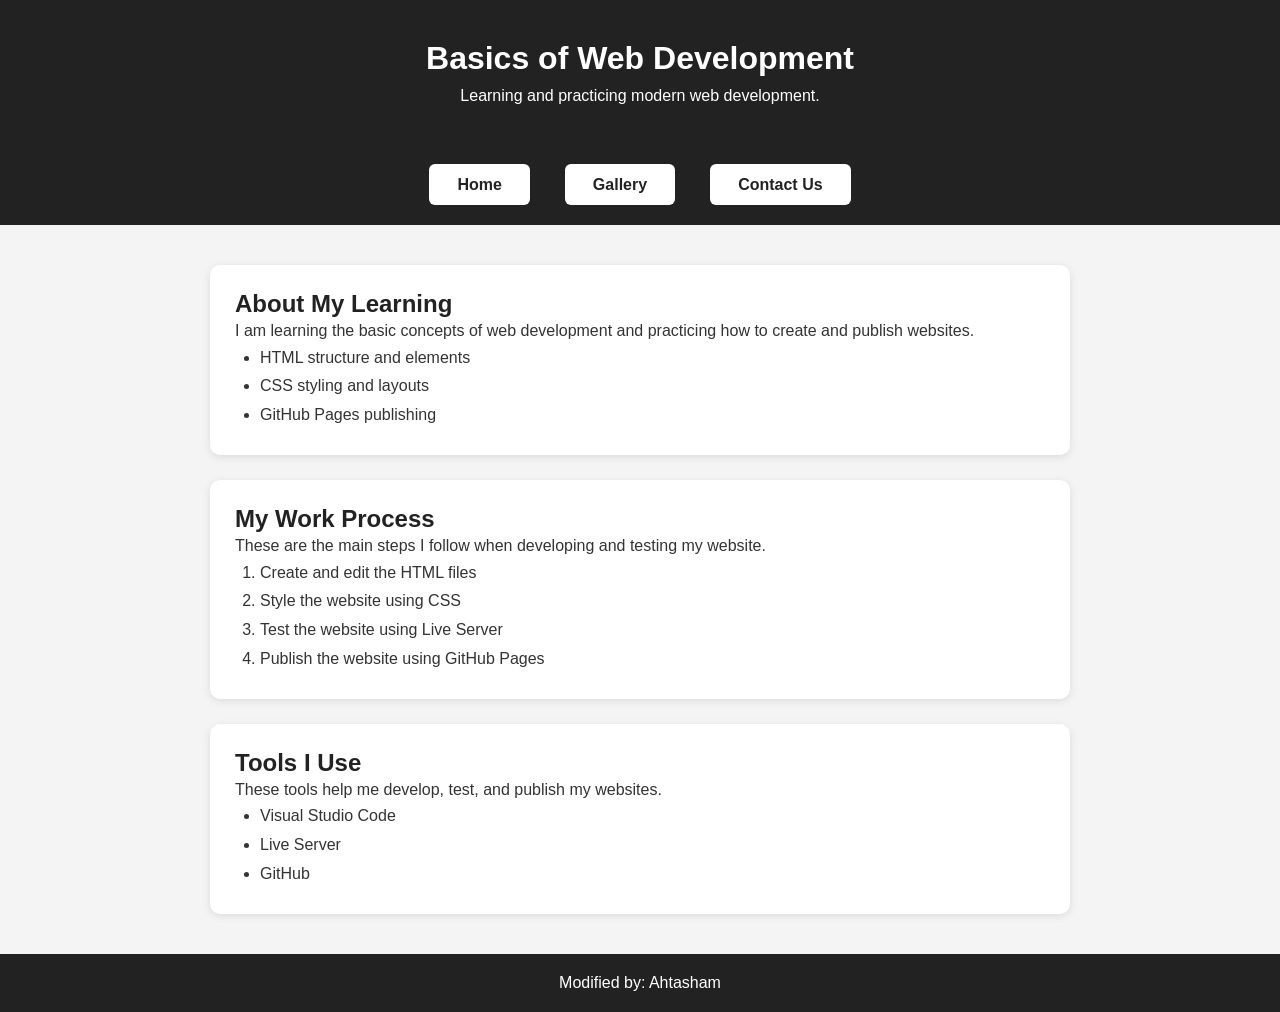
==== index.html @ 86f01cd1 "Add files via upload" ====
<!DOCTYPE html>
<html lang="en">
<head>
    <meta charset="UTF-8">
    <meta name="viewport" content="width=device-width, initial-scale=1.0">

    <title>Ahtasham - Web Development</title>

    <link rel="stylesheet" href="style.css">
    <link rel="icon" href="fav.ico">
</head>

<body>

    <header>
        <h1>Basics of Web Development</h1>
        <p>Learning and practicing modern web development.</p>
    </header>

<nav class="navbar">
    <ul class="nav-links">
        <li><a href="index.html">Home</a></li>
        <li><a href="gallery.html">Gallery</a></li>
       
        <li><a href="contact.html">Contact Us</a></li>
    </ul>

  
</nav>

    <main>

        <div class="card">
            <h2>About My Learning</h2>

            <p>
                I am learning the basic concepts of web development
                and practicing how to create and publish websites.
            </p>

            <ul>
                <li>HTML structure and elements</li>
                <li>CSS styling and layouts</li>
                <li>GitHub Pages publishing</li>
            </ul>
        </div> 


        <div class="card">
            <h2>My Work Process</h2>

            <p>
                These are the main steps I follow when developing
                and testing my website.
            </p>

            <ol>
                <li>Create and edit the HTML files</li>
                <li>Style the website using CSS</li>
                <li>Test the website using Live Server</li>
                <li>Publish the website using GitHub Pages</li>
            </ol>
        </div>

        <div class="card">
            <h2>Tools I Use</h2>

            <p>
                These tools help me develop, test, and publish my websites.
            </p>

            <ul>
                <li>Visual Studio Code</li>
                <li>Live Server</li>
                <li>GitHub</li>
            </ul>
        </div>

    </main>

    <footer>
        <p>Modified by: Ahtasham </p>
    </footer>

</body>
</html>
---- style.css ----
* {
    box-sizing: border-box;
}

body {
    margin: 0;
    font-family: Arial, sans-serif;
    background-color: #f4f4f4;
    color: #333;
}

header {
    text-align: center;
    background-color: #222;
    color: white;
    padding: 40px 20px;
}

header h1 {
    margin: 0 0 10px;
}

header p {
    margin: 0;
}

main {
    max-width: 900px;
    margin: 40px auto;
    padding: 0 20px;
}

.card {
    background-color: white;
    padding: 25px;
    margin-bottom: 25px;
    border-radius: 10px;
    box-shadow: 0 2px 8px rgba(0, 0, 0, 0.1);
}

.card h2 {
    margin-top: 0;
    color: #222;
}

.card p {
    line-height: 1.6;
}

.card ul,
.card ol {
    line-height: 1.8;
    padding-left: 25px;
}

footer {
    text-align: center;
    background-color: #222;
    color: white;
    padding: 20px;
    margin-top: 40px;
}

.photo-gallery {
  max-width: 1200px;
  margin: 50px auto;
  padding: 0 25px;
  display: grid;
  grid-template-columns: repeat(3, 1fr);
  gap: 22px;
}

.photo-gallery img {
  width: 100%;
  height: 250px;
  object-fit: cover;
  border-radius: 12px;
  display: block;
  transition: transform 0.3s ease;
}

.photo-gallery img:hover {
  transform: scale(1.03);
}

@media (max-width: 768px) {
  .photo-gallery {
    grid-template-columns: repeat(2, 1fr);
  }
}

@media (max-width: 480px) {
  .photo-gallery {
    grid-template-columns: 1fr;
  }
}
#gallery1{
     background-color: #d8a313;
  border: none;
  color: rgb(14, 9, 9);
  padding: 15px 32px;
  text-align: center;
  text-decoration: none;
  display: inline-block;
  font-size: 16px;
  margin: 4px 2px;
  cursor: pointer;
  width: 100%;
  border-radius: 25px;
}

.photo-gallery {
    width: 90%;
    max-width: 1000px;
    margin: 30px auto;
    display: grid;
    grid-template-columns: repeat(3, minmax(0, 1fr));
    gap: 24px;
    align-items: start;
}

.photo-card {
    min-width: 0;
    overflow: hidden;
    padding: 16px;
    background: #ffffff;
    border-radius: 10px;
    box-shadow: 0 3px 12px rgba(0, 0, 0, 0.10);
}

.photo-card img {
    display: block;
    width: 100%;
    height: auto;
    border-radius: 6px;
}

.photo-card h2 {
    margin: 16px 0 10px;
}

.photo-card p {
    line-height: 1.6;
}

.background-photo {
    min-height: 320px;
    display: flex;
    align-items: center;
    background-image:
        linear-gradient(
            rgba(255, 255, 255, 0.35),
            rgba(255, 255, 255, 0.35)
        ),
        url("image/IMG_20260604_200704.jpg");
    background-size: cover;
    background-position: center;
    background-repeat: no-repeat;
}

.background-photo .photo-content {
    padding: 16px;
    background: rgba(255, 255, 255, 0.85);
    border-radius: 8px;
}

.background-photo h2 {
    margin-top: 0;
}

.grayscale-image {
    filter: grayscale(100%);
}

.photo-card a {
    display: block;
}

@media (max-width: 700px) {
    .photo-gallery {
        grid-template-columns: 1fr;
        width: 92%;
    }

    .background-photo {
        min-height: 250px;
    }
}


* {
    margin: 0;
    padding: 0;
    box-sizing: border-box;
}

.navbar {
    width: 100%;
    height: 80px;
    display: flex;
    align-items: center;
    justify-content: center;
    gap: 40px;
    background: #222;
   
}

.nav-links {
    display: flex;
    list-style: none;
    gap: 35px;
}

.nav-links a {
 text-decoration: none;
    color: #222;
    background: white;
    padding: 12px 28px;
    border-radius: 6px;
    font-weight: bold;
    transition: 0.3s;
}

.nav-links a:hover {
    opacity: 0.7;
}


.login-btn:hover {
    background: #dddddd;
}


/* Contact Form */

.contact-form {
  max-width: 700px;
  margin: 30px auto;
  padding: 30px;
}

.section-heading {
  text-align: center;
  margin-bottom: 30px;
}

.section-heading h2 {
  margin: 10px 0;
}

.form-group {
  margin-bottom: 22px;
}

.form-group label,
.form-group legend {
  display: block;
  font-weight: 600;
  margin-bottom: 8px;
}

.form-group input:not([type="radio"]),
.form-group select,
.form-group textarea {
  width: 100%;
  padding: 12px;
  border: 1px solid #ccc;
  border-radius: 8px;
  font: inherit;
  box-sizing: border-box;
}

.form-group textarea {
  resize: vertical;
}

.form-group input[type="radio"] {
  margin-right: 7px;
}

.form-group fieldset {
  border: none;
  padding: 0;
}

.submit-btn {
  padding: 13px 25px;
  border: none;
  border-radius: 8px;
  cursor: pointer;
  font: inherit;
  font-weight: bold;
}

.submit-btn:hover {
  opacity: 0.85;
}

@media (max-width: 600px) {
  .contact-form {
    padding: 18px;
  }
}
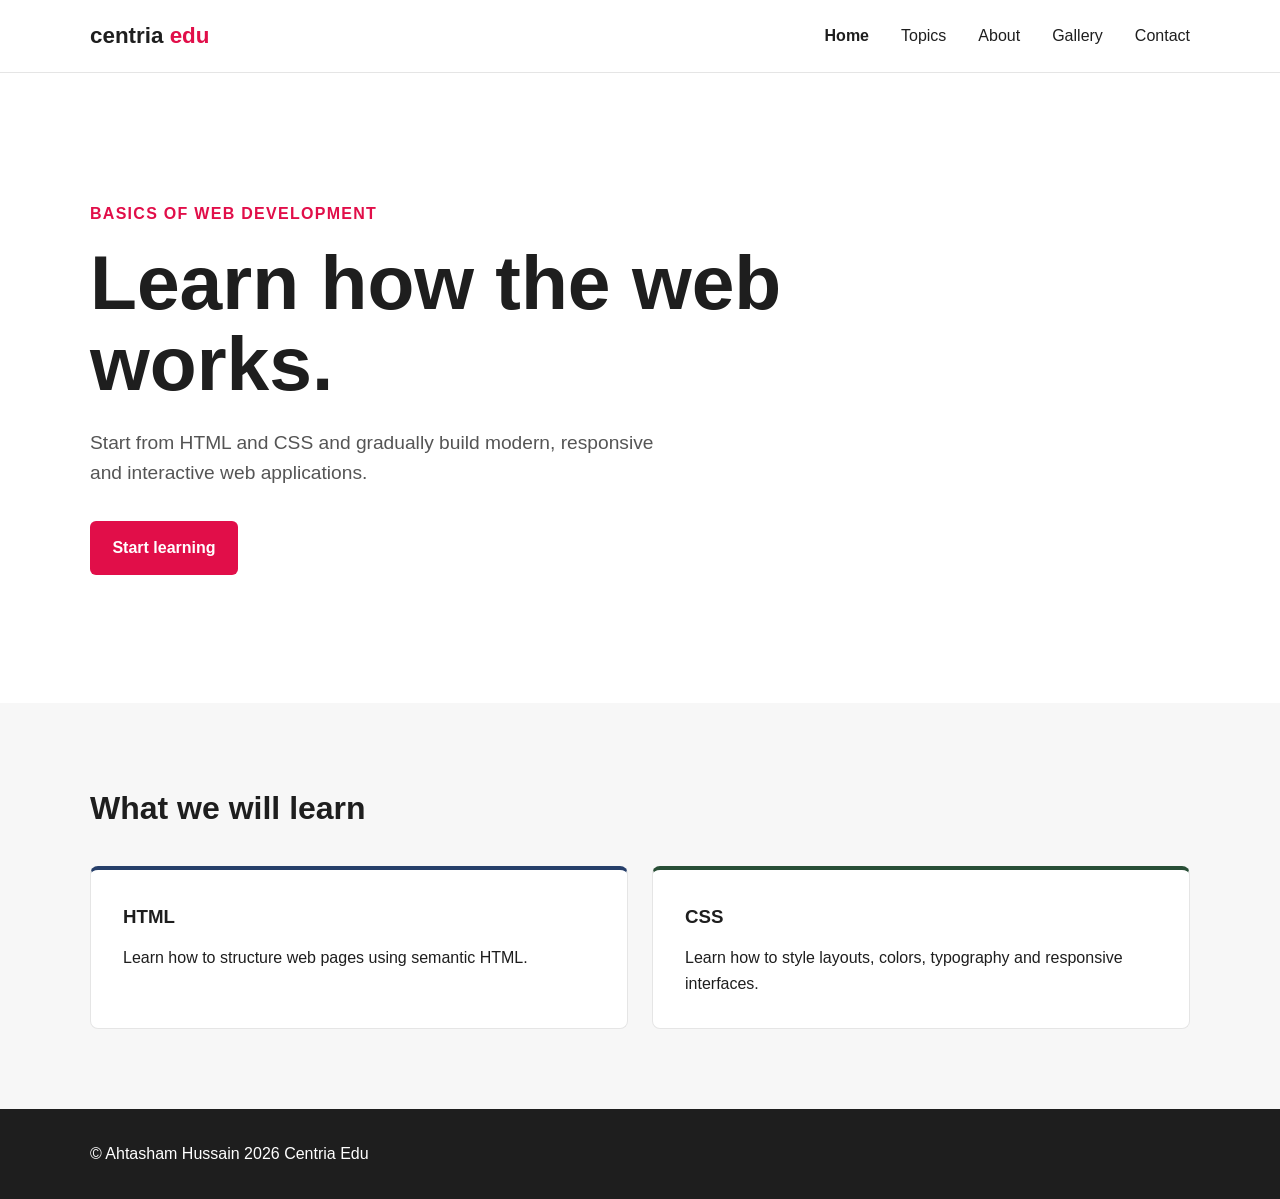
==== commit ab198049: "Add files via upload" ====
--- a/index.html
+++ b/index.html
@@ -1,85 +1,104 @@
+<!--
+    Centria Edu - Basics of Web Development
+
+    Original author: Ville Heikkiniemi
+    Modified by: Ahtasham Hussain
+    Last modified: 2026-11-15
+
+    Based on the original course template.
+
+    https://vheikkiniemi.github.io/thiscanbedeleted/s4/
+-->
+
 <!DOCTYPE html>
 <html lang="en">
 <head>
     <meta charset="UTF-8">
     <meta name="viewport" content="width=device-width, initial-scale=1.0">
+    <meta name="author" content="Ville Heikkiniemi">
+    <link rel="icon" href="favicon.ico">
+    <link rel="stylesheet" href="style.css">
 
-    <title>Ahtasham - Web Development</title>
-
-    <link rel="stylesheet" href="style.css">
-    <link rel="icon" href="fav.ico">
+    <title>Centria Edu | Basics of Web Development</title>
 </head>
 
 <body>
 
     <header>
-        <h1>Basics of Web Development</h1>
-        <p>Learning and practicing modern web development.</p>
+        <div class="container">
+            <nav>
+                <div class="logo">
+                    centria <span>edu</span>
+                </div>
+
+                <ul>
+                    <li><a href="index.html" aria-current="page">Home</a></li>
+                    <li><a href="index.html#topics">Topics</a></li>
+                    <li><a href="index.html#about">About</a></li>
+                    <li><a href="gallery.html">Gallery</a></li>
+                    <li><a href="contact.html">Contact</a></li>
+                </ul>
+            </nav>
+        </div>
     </header>
-
-<nav class="navbar">
-    <ul class="nav-links">
-        <li><a href="index.html">Home</a></li>
-        <li><a href="gallery.html">Gallery</a></li>
-       
-        <li><a href="contact.html">Contact Us</a></li>
-    </ul>
-
-  
-</nav>
 
     <main>
 
-        <div class="card">
-            <h2>About My Learning</h2>
+        <section class="hero">
+            <div class="container">
+                <div class="hero-content">
 
-            <p>
-                I am learning the basic concepts of web development
-                and practicing how to create and publish websites.
-            </p>
+                    <span class="label">Basics of Web Development</span>
 
-            <ul>
-                <li>HTML structure and elements</li>
-                <li>CSS styling and layouts</li>
-                <li>GitHub Pages publishing</li>
-            </ul>
-        </div> 
+                    <h1>
+                        Learn how the web works.
+                    </h1>
 
+                    <p>
+                        Start from HTML and CSS and gradually build modern,
+                        responsive and interactive web applications.
+                    </p>
 
-        <div class="card">
-            <h2>My Work Process</h2>
+                    <a href="#topics" class="button">
+                        Start learning
+                    </a>
 
-            <p>
-                These are the main steps I follow when developing
-                and testing my website.
-            </p>
+                </div>
+            </div>
+        </section>
 
-            <ol>
-                <li>Create and edit the HTML files</li>
-                <li>Style the website using CSS</li>
-                <li>Test the website using Live Server</li>
-                <li>Publish the website using GitHub Pages</li>
-            </ol>
-        </div>
+        <section class="topics" id="topics">
+            <div class="container">
 
-        <div class="card">
-            <h2>Tools I Use</h2>
+                <h2>What we will learn</h2>
 
-            <p>
-                These tools help me develop, test, and publish my websites.
-            </p>
+                <div class="cards">
 
-            <ul>
-                <li>Visual Studio Code</li>
-                <li>Live Server</li>
-                <li>GitHub</li>
-            </ul>
-        </div>
+                    <article class="card">
+                        <h3>HTML</h3>
+                        <p>
+                            Learn how to structure web pages using semantic HTML.
+                        </p>
+                    </article>
+
+                    <article class="card">
+                        <h3>CSS</h3>
+                        <p>
+                            Learn how to style layouts, colors, typography and
+                            responsive interfaces.
+                        </p>
+                    </article>
+
+                </div>
+            </div>
+        </section>
 
     </main>
 
-    <footer>
-        <p>Modified by: Ahtasham </p>
+    <footer id="about">
+        <div class="container">
+          <p>&copy; Ahtasham Hussain 2026 Centria Edu</p>
+        </div>
     </footer>
 
 </body>
--- a/style.css
+++ b/style.css
@@ -1,303 +1,259 @@
+:root {
+    --primary: #e10e49;
+    --light: #ffffff;
+    --dark: #1e1e1e;
+    --blue: #263f6a;
+    --green: #284e36;
+    --orange: #e37222;
+    --rose: #c24d52;
+}
+
 * {
     box-sizing: border-box;
+    margin: 0;
+    padding: 0;
 }
 
 body {
-    margin: 0;
-    font-family: Arial, sans-serif;
-    background-color: #f4f4f4;
-    color: #333;
+    font-family: Arial, Helvetica, sans-serif;
+    background-color: var(--light);
+    color: var(--dark);
+    line-height: 1.6;
 }
 
 header {
-    text-align: center;
-    background-color: #222;
-    color: white;
-    padding: 40px 20px;
-}
-
-header h1 {
-    margin: 0 0 10px;
-}
-
-header p {
-    margin: 0;
-}
-
-main {
-    max-width: 900px;
-    margin: 40px auto;
-    padding: 0 20px;
+    border-bottom: 1px solid #e5e5e5;
+}
+
+.container {
+    width: min(1100px, 90%);
+    margin: 0 auto;
+}
+
+nav {
+    min-height: 72px;
+    display: flex;
+    justify-content: space-between;
+    align-items: center;
+}
+
+.logo {
+    font-size: 1.4rem;
+    font-weight: bold;
+    color: var(--dark);
+}
+
+.logo span {
+    color: var(--primary);
+}
+
+nav ul {
+    display: flex;
+    flex-wrap: wrap;
+    gap: 2rem;
+    list-style: none;
+}
+
+nav a {
+    color: var(--dark);
+    font-weight: normal;
+    text-decoration: none;
+}
+
+nav a[aria-current="page"] {
+    font-weight: bold;
+}
+
+nav a:hover {
+    color: var(--primary);
+}
+
+.hero {
+    min-height: 70vh;
+    display: flex;
+    align-items: center;
+}
+
+.hero-content {
+    max-width: 700px;
+}
+
+.label {
+    display: inline-block;
+    margin-bottom: 1rem;
+    color: var(--primary);
+    font-weight: bold;
+    text-transform: uppercase;
+    letter-spacing: 0.08rem;
+}
+
+h1 {
+    margin-bottom: 1.5rem;
+    font-size: clamp(2.5rem, 6vw, 5rem);
+    line-height: 1.05;
+}
+
+.hero p {
+    max-width: 600px;
+    margin-bottom: 2rem;
+    font-size: 1.2rem;
+    color: #555;
+}
+
+.button {
+    display: inline-block;
+    padding: 0.9rem 1.4rem;
+    background-color: var(--primary);
+    color: var(--light);
+    text-decoration: none;
+    border-radius: 6px;
+    font-weight: bold;
+}
+
+.button:hover {
+    background-color: var(--rose);
+}
+
+.topics {
+    padding: 5rem 0;
+    background-color: #f7f7f7;
+}
+
+.topics h2 {
+    margin-bottom: 2rem;
+    font-size: 2rem;
+}
+
+.cards {
+    display: grid;
+    grid-template-columns: repeat(2, 1fr);
+    gap: 1.5rem;
 }
 
 .card {
-    background-color: white;
-    padding: 25px;
-    margin-bottom: 25px;
-    border-radius: 10px;
-    box-shadow: 0 2px 8px rgba(0, 0, 0, 0.1);
-}
-
-.card h2 {
-    margin-top: 0;
-    color: #222;
-}
-
-.card p {
-    line-height: 1.6;
-}
-
-.card ul,
-.card ol {
-    line-height: 1.8;
-    padding-left: 25px;
-}
-
-footer {
-    text-align: center;
-    background-color: #222;
-    color: white;
-    padding: 20px;
-    margin-top: 40px;
-}
-
-.photo-gallery {
-  max-width: 1200px;
-  margin: 50px auto;
-  padding: 0 25px;
-  display: grid;
-  grid-template-columns: repeat(3, 1fr);
-  gap: 22px;
-}
-
-.photo-gallery img {
-  width: 100%;
-  height: 250px;
-  object-fit: cover;
-  border-radius: 12px;
-  display: block;
-  transition: transform 0.3s ease;
-}
-
-.photo-gallery img:hover {
-  transform: scale(1.03);
-}
-
-@media (max-width: 768px) {
-  .photo-gallery {
-    grid-template-columns: repeat(2, 1fr);
-  }
-}
-
-@media (max-width: 480px) {
-  .photo-gallery {
-    grid-template-columns: 1fr;
-  }
-}
-#gallery1{
-     background-color: #d8a313;
-  border: none;
-  color: rgb(14, 9, 9);
-  padding: 15px 32px;
-  text-align: center;
-  text-decoration: none;
-  display: inline-block;
-  font-size: 16px;
-  margin: 4px 2px;
-  cursor: pointer;
-  width: 100%;
-  border-radius: 25px;
-}
-
-.photo-gallery {
-    width: 90%;
-    max-width: 1000px;
-    margin: 30px auto;
-    display: grid;
-    grid-template-columns: repeat(3, minmax(0, 1fr));
-    gap: 24px;
-    align-items: start;
-}
-
-.photo-card {
-    min-width: 0;
-    overflow: hidden;
-    padding: 16px;
-    background: #ffffff;
-    border-radius: 10px;
-    box-shadow: 0 3px 12px rgba(0, 0, 0, 0.10);
-}
-
-.photo-card img {
+    padding: 2rem;
+    background-color: var(--light);
+    border: 1px solid #e5e5e5;
+    border-radius: 8px;
+}
+
+.card img {
     display: block;
     width: 100%;
     height: auto;
-    border-radius: 6px;
-}
-
-.photo-card h2 {
-    margin: 16px 0 10px;
-}
-
-.photo-card p {
-    line-height: 1.6;
-}
-
-.background-photo {
-    min-height: 320px;
-    display: flex;
+    margin-top: 1rem;
+    border-radius: 4px;
+}
+
+.card--background {
+    min-height: 15rem;
+    background-image:
+        linear-gradient(rgba(255, 255, 255, 0.72), rgba(255, 255, 255, 0.72)),
+        url("images/1.jpeg");
+    background-position: center;
+    background-size: cover;
+    background-repeat: no-repeat;
+}
+
+.card--grayscale img {
+    filter: grayscale(100%);
+}
+
+.card h3 {
+    margin-bottom: 0.8rem;
+}
+
+.form-field {
+    display: grid;
+    gap: 0.4rem;
+    margin-bottom: 1.25rem;
+}
+
+.form-field label,
+.form-field legend {
+    font-weight: bold;
+}
+
+.form-field input,
+.form-field select,
+.form-field textarea {
+    width: 100%;
+    min-width: 0;
+    padding: 0.7rem;
+    border: 1px solid #b8b8b8;
+    border-radius: 4px;
+    font: inherit;
+}
+
+.form-field textarea {
+    min-height: 10rem;
+    resize: vertical;
+}
+
+.form-field--radio {
+    padding: 0;
+    border: 0;
+}
+
+.radio-option {
+    display: inline-flex;
     align-items: center;
-    background-image:
-        linear-gradient(
-            rgba(255, 255, 255, 0.35),
-            rgba(255, 255, 255, 0.35)
-        ),
-        url("image/IMG_20260604_200704.jpg");
-    background-size: cover;
-    background-position: center;
-    background-repeat: no-repeat;
-}
-
-.background-photo .photo-content {
-    padding: 16px;
-    background: rgba(255, 255, 255, 0.85);
-    border-radius: 8px;
-}
-
-.background-photo h2 {
-    margin-top: 0;
-}
-
-.grayscale-image {
-    filter: grayscale(100%);
-}
-
-.photo-card a {
-    display: block;
+    gap: 0.4rem;
+    margin: 0.5rem 1rem 0 0;
+}
+
+.radio-option input {
+    width: auto;
+}
+
+.form-field input:focus,
+.form-field select:focus,
+.form-field textarea:focus {
+    outline: 2px solid var(--primary);
+    outline-offset: 2px;
+}
+
+.form-submit {
+    border: 0;
+    cursor: pointer;
+    font: inherit;
+}
+
+.card:nth-child(1) {
+    border-top: 4px solid var(--blue);
+}
+
+.card:nth-child(2) {
+    border-top: 4px solid var(--green);
+}
+
+.card:nth-child(3) {
+    border-top: 4px solid var(--orange);
+}
+
+footer {
+    padding: 2rem 0;
+    background-color: var(--dark);
+    color: var(--light);
 }
 
 @media (max-width: 700px) {
-    .photo-gallery {
+    nav {
+        align-items: flex-start;
+        flex-direction: column;
+        gap: 0.75rem;
+        padding: 1rem 0;
+    }
+
+    nav ul {
+        gap: 0.5rem 1rem;
+    }
+
+    .cards {
         grid-template-columns: 1fr;
-        width: 92%;
-    }
-
-    .background-photo {
-        min-height: 250px;
-    }
-}
-
-
-* {
-    margin: 0;
-    padding: 0;
-    box-sizing: border-box;
-}
-
-.navbar {
-    width: 100%;
-    height: 80px;
-    display: flex;
-    align-items: center;
-    justify-content: center;
-    gap: 40px;
-    background: #222;
-   
-}
-
-.nav-links {
-    display: flex;
-    list-style: none;
-    gap: 35px;
-}
-
-.nav-links a {
- text-decoration: none;
-    color: #222;
-    background: white;
-    padding: 12px 28px;
-    border-radius: 6px;
-    font-weight: bold;
-    transition: 0.3s;
-}
-
-.nav-links a:hover {
-    opacity: 0.7;
-}
-
-
-.login-btn:hover {
-    background: #dddddd;
-}
-
-
-/* Contact Form */
-
-.contact-form {
-  max-width: 700px;
-  margin: 30px auto;
-  padding: 30px;
-}
-
-.section-heading {
-  text-align: center;
-  margin-bottom: 30px;
-}
-
-.section-heading h2 {
-  margin: 10px 0;
-}
-
-.form-group {
-  margin-bottom: 22px;
-}
-
-.form-group label,
-.form-group legend {
-  display: block;
-  font-weight: 600;
-  margin-bottom: 8px;
-}
-
-.form-group input:not([type="radio"]),
-.form-group select,
-.form-group textarea {
-  width: 100%;
-  padding: 12px;
-  border: 1px solid #ccc;
-  border-radius: 8px;
-  font: inherit;
-  box-sizing: border-box;
-}
-
-.form-group textarea {
-  resize: vertical;
-}
-
-.form-group input[type="radio"] {
-  margin-right: 7px;
-}
-
-.form-group fieldset {
-  border: none;
-  padding: 0;
-}
-
-.submit-btn {
-  padding: 13px 25px;
-  border: none;
-  border-radius: 8px;
-  cursor: pointer;
-  font: inherit;
-  font-weight: bold;
-}
-
-.submit-btn:hover {
-  opacity: 0.85;
-}
-
-@media (max-width: 600px) {
-  .contact-form {
-    padding: 18px;
-  }
-}
+    }
+
+    .hero {
+        min-height: 60vh;
+    }
+}
